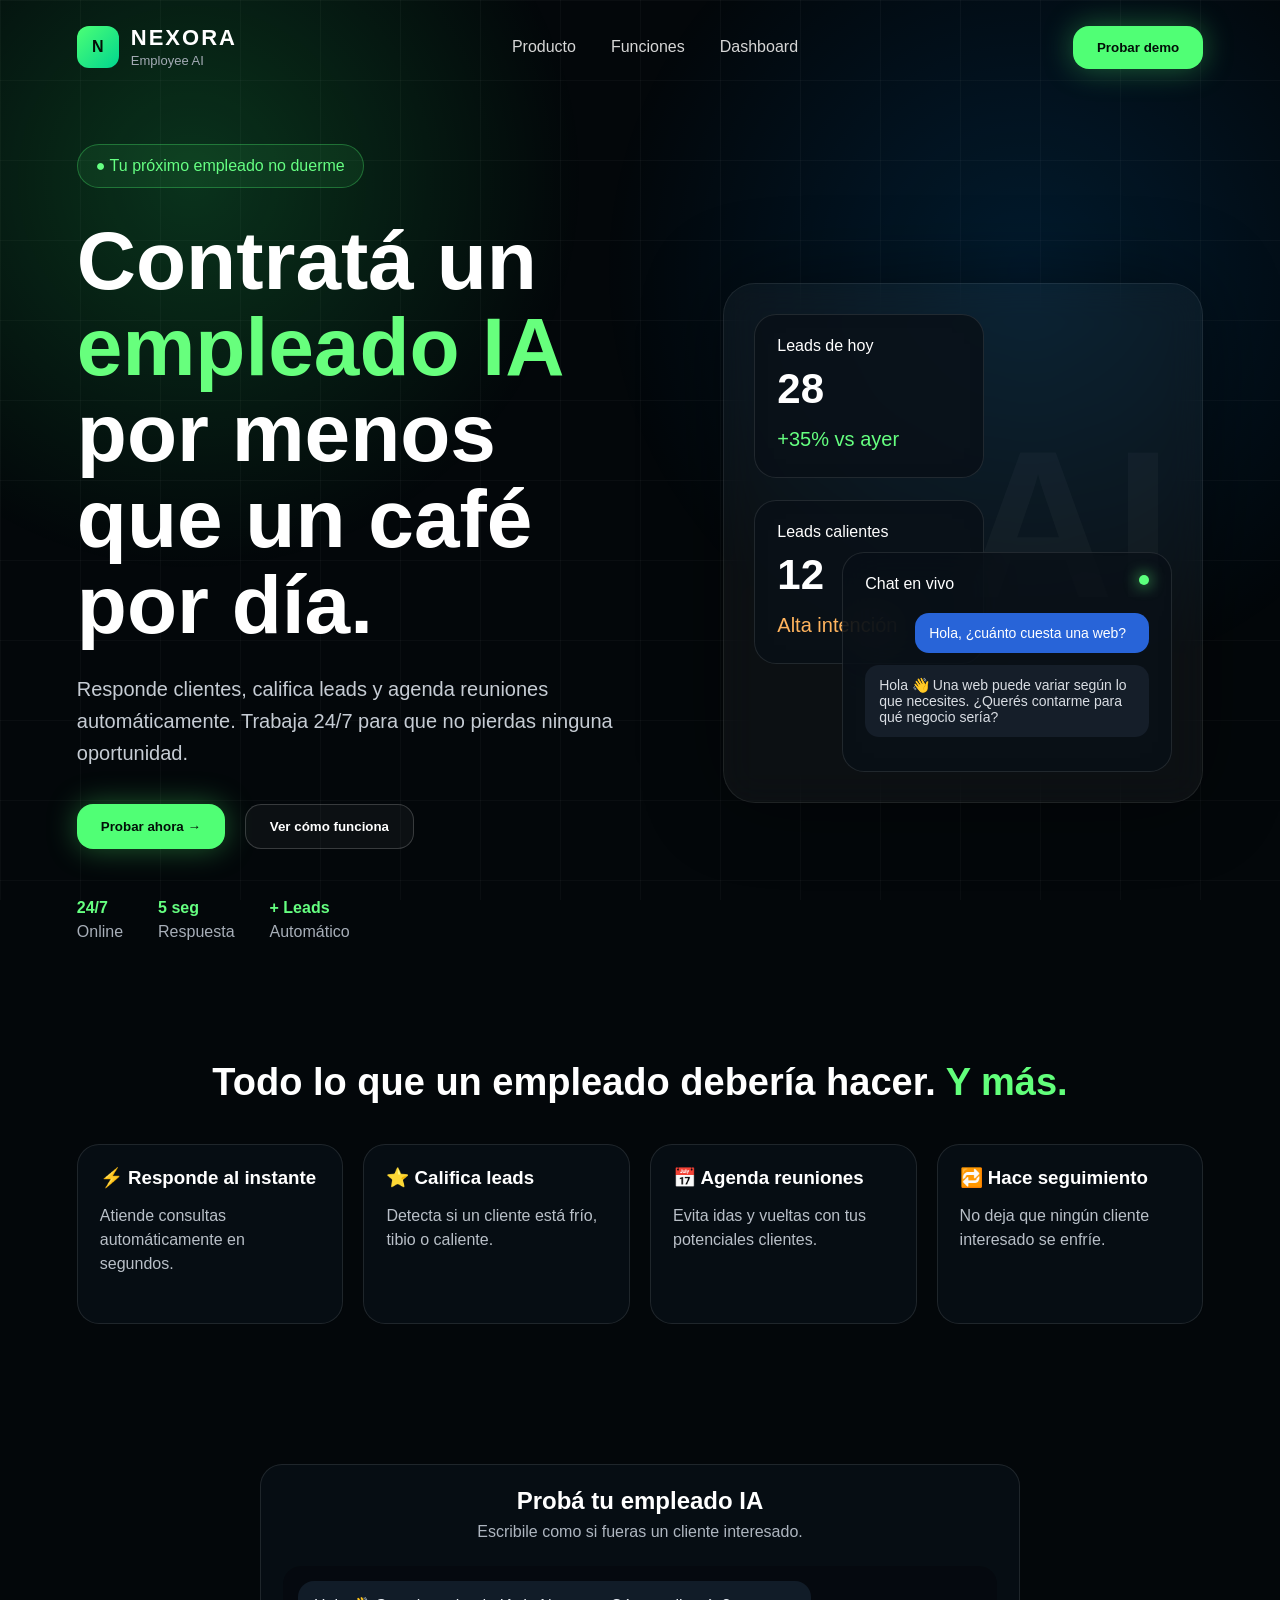
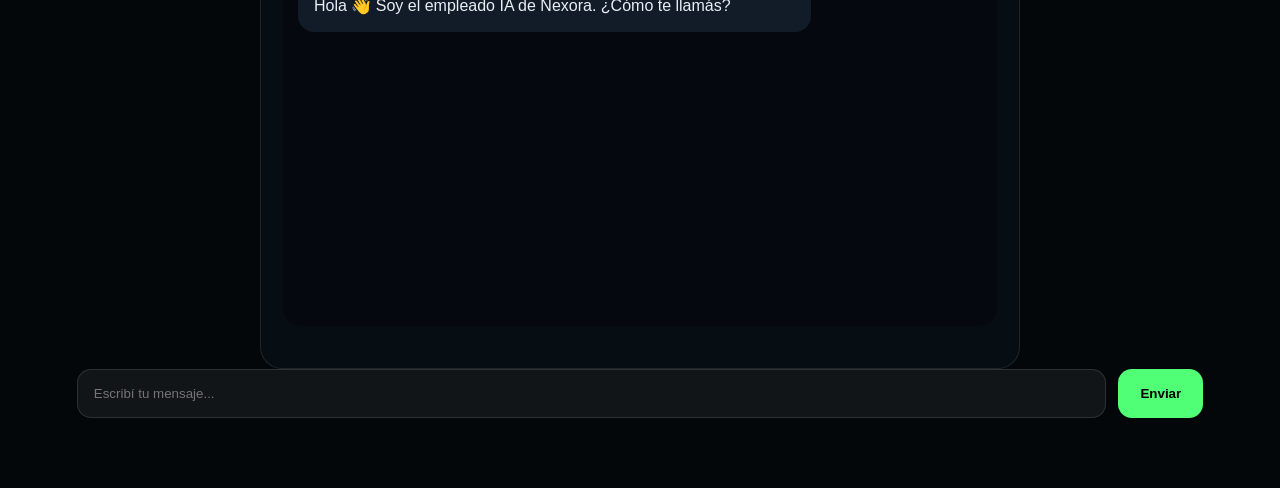
==== index.html @ 9a0f513f "first version nexora employee ai" ====
<!DOCTYPE html>
<html lang="es">
<head>
  <meta charset="UTF-8" />
  <meta name="viewport" content="width=device-width, initial-scale=1.0" />
  <title>Nexora Employee AI</title>
  <link rel="stylesheet" href="style.css" />
</head>
<body>

  <header class="navbar">
    <div class="logo">
      <div class="logo-icon">N</div>
      <div>
        <h2>NEXORA</h2>
        <span>Employee AI</span>
      </div>
    </div>

    <nav>
      <a href="#">Producto</a>
      <a href="#">Funciones</a>
      <a href="dashboard.html">Dashboard</a>
    </nav>

    <button class="nav-btn">Probar demo</button>
  </header>

  <main class="hero">
    <section class="hero-text">
      <div class="badge">● Tu próximo empleado no duerme</div>

      <h1>
        Contratá un <span>empleado IA</span><br>
        por menos que un café por día.
      </h1>

      <p>
        Responde clientes, califica leads y agenda reuniones automáticamente.
        Trabaja 24/7 para que no pierdas ninguna oportunidad.
      </p>

      <div class="hero-buttons">
        <button class="primary-btn" onclick="scrollToChat()">Probar ahora →</button>
        <button class="secondary-btn">Ver cómo funciona</button>
      </div>

      <div class="mini-stats">
        <div><strong>24/7</strong><span>Online</span></div>
        <div><strong>5 seg</strong><span>Respuesta</span></div>
        <div><strong>+ Leads</strong><span>Automático</span></div>
      </div>
    </section>

    <section class="hero-panel">
      <div class="metric-card">
        <span>Leads de hoy</span>
        <h3>28</h3>
        <p>+35% vs ayer</p>
      </div>

      <div class="metric-card hot">
        <span>Leads calientes</span>
        <h3>12</h3>
        <p>Alta intención</p>
      </div>

      <div class="chat-preview">
        <div class="chat-header">
          <span>Chat en vivo</span>
          <div class="online-dot"></div>
        </div>

        <div class="bubble user">Hola, ¿cuánto cuesta una web?</div>
        <div class="bubble bot">
          Hola 👋 Una web puede variar según lo que necesites.
          ¿Querés contarme para qué negocio sería?
        </div>
      </div>
    </section>
  </main>

  <section class="features">
    <h2>Todo lo que un empleado debería hacer. <span>Y más.</span></h2>

    <div class="feature-grid">
      <div class="feature-card">
        <h3>⚡ Responde al instante</h3>
        <p>Atiende consultas automáticamente en segundos.</p>
      </div>

      <div class="feature-card">
        <h3>⭐ Califica leads</h3>
        <p>Detecta si un cliente está frío, tibio o caliente.</p>
      </div>

      <div class="feature-card">
        <h3>📅 Agenda reuniones</h3>
        <p>Evita idas y vueltas con tus potenciales clientes.</p>
      </div>

      <div class="feature-card">
        <h3>🔁 Hace seguimiento</h3>
        <p>No deja que ningún cliente interesado se enfríe.</p>
      </div>
    </div>
  </section>

  <section class="chat-section" id="chat-section">
    <div class="chat-box">
      <div class="chat-title">
        <h2>Probá tu empleado IA</h2>
        <p>Escribile como si fueras un cliente interesado.</p>
      </div>

      <div id="chatMessages" class="chat-messages">
        <div class="message bot-message" id="welcomeMessage">
  Hola 👋 Soy el empleado IA. ¿Cómo te llamás?
</div>
        </div>
      </div>

      <div class="chat-input">
        <input type="text" id="userInput" placeholder="Escribí tu mensaje..." />
        <button onclick="sendMessage()">Enviar</button>
      </div>
    </div>
  </section>

  <div id="leadToast" class="lead-toast">
  🔔 Nuevo lead caliente detectado
</div>

<div id="vipLeadAlert" class="vip-lead-alert">

  <div class="vip-icon">🔥</div>

  <h2>LEAD VIP DETECTADO</h2>

  <p id="vipLeadText">
    Cliente con intención de compra muy alta.
  </p>

</div>

  <script src="app.js"></script>
</body>
</html>
---- style.css ----
* {
  margin: 0;
  padding: 0;
  box-sizing: border-box;
  font-family: Arial, Helvetica, sans-serif;
}

body {
  background: #03070a;
  color: white;
  overflow-x: hidden;
}

body::before {
  content: "";
  position: fixed;
  inset: 0;
  background:
    radial-gradient(circle at 15% 20%, rgba(42, 255, 112, 0.18), transparent 30%),
    radial-gradient(circle at 80% 30%, rgba(0, 140, 255, 0.15), transparent 35%),
    linear-gradient(rgba(255,255,255,0.03) 1px, transparent 1px),
    linear-gradient(90deg, rgba(255,255,255,0.03) 1px, transparent 1px);
  background-size: auto, auto, 80px 80px, 80px 80px;
  z-index: -1;
}

.navbar {
  width: 100%;
  padding: 25px 6%;
  display: flex;
  align-items: center;
  justify-content: space-between;
}

.logo {
  display: flex;
  align-items: center;
  gap: 12px;
}

.logo-icon {
  width: 42px;
  height: 42px;
  background: linear-gradient(135deg, #4dff75, #00d68f);
  border-radius: 12px;
  display: grid;
  place-items: center;
  font-weight: 900;
  color: #031006;
}

.logo h2 {
  font-size: 22px;
  letter-spacing: 2px;
}

.logo span {
  color: #a4abb5;
  font-size: 13px;
}

nav {
  display: flex;
  gap: 35px;
}

nav a {
  color: #d6d6d6;
  text-decoration: none;
}

.nav-btn,
.primary-btn {
  border: none;
  background: #50ff75;
  color: #021008;
  padding: 14px 24px;
  border-radius: 16px;
  font-weight: 800;
  cursor: pointer;
  box-shadow: 0 0 30px rgba(80, 255, 117, 0.35);
}

.hero {
  min-height: 85vh;
  padding: 50px 6%;
  display: grid;
  grid-template-columns: 1.1fr 0.9fr;
  align-items: center;
  gap: 60px;
}

.badge {
  display: inline-block;
  padding: 12px 18px;
  border: 1px solid rgba(80,255,117,0.3);
  color: #66ff83;
  border-radius: 50px;
  background: rgba(80,255,117,0.08);
  margin-bottom: 30px;
}

.hero h1 {
  font-size: clamp(48px, 7vw, 82px);
  line-height: 1.05;
  margin-bottom: 25px;
}

.hero h1 span {
  color: #67ff7d;
}

.hero p {
  color: #c6ccd4;
  font-size: 20px;
  max-width: 620px;
  line-height: 1.6;
}

.hero-buttons {
  margin-top: 35px;
  display: flex;
  gap: 20px;
  flex-wrap: wrap;
}

.secondary-btn {
  background: rgba(255,255,255,0.04);
  color: white;
  border: 1px solid rgba(255,255,255,0.18);
  padding: 14px 24px;
  border-radius: 16px;
  font-weight: 700;
  cursor: pointer;
}

.mini-stats {
  display: flex;
  gap: 35px;
  margin-top: 50px;
}

.mini-stats div {
  display: flex;
  flex-direction: column;
  gap: 6px;
}

.mini-stats strong {
  color: #65ff80;
}

.mini-stats span {
  color: #a7aeb8;
}

.hero-panel {
  position: relative;
  min-height: 520px;
  border: 1px solid rgba(255,255,255,0.08);
  border-radius: 32px;
  background: rgba(255,255,255,0.04);
  backdrop-filter: blur(18px);
  padding: 30px;
  box-shadow: 0 0 80px rgba(0,0,0,0.45);
}

.hero-panel::before {
  content: "AI";
  position: absolute;
  font-size: 210px;
  font-weight: 900;
  color: rgba(255,255,255,0.03);
  right: 30px;
  top: 120px;
}

.metric-card,
.chat-preview,
.feature-card,
.chat-box {
  background: rgba(8, 15, 22, 0.82);
  border: 1px solid rgba(255,255,255,0.1);
  border-radius: 22px;
  padding: 22px;
  backdrop-filter: blur(20px);
}

.metric-card {
  width: 230px;
  margin-bottom: 22px;
}

.metric-card h3 {
  font-size: 42px;
  margin: 10px 0;
}

.metric-card p {
  color: #65ff80;
}

.hot p {
  color: #ffb45e;
}

.chat-preview {
  position: absolute;
  right: 30px;
  bottom: 30px;
  width: 330px;
}

.chat-header {
  display: flex;
  justify-content: space-between;
  margin-bottom: 20px;
}

.online-dot {
  width: 10px;
  height: 10px;
  background: #5cff7d;
  border-radius: 50%;
  box-shadow: 0 0 15px #5cff7d;
}

.bubble {
  padding: 12px 14px;
  border-radius: 14px;
  margin-bottom: 12px;
  font-size: 14px;
}

.user {
  background: #2864d8;
  margin-left: 50px;
}

.bot {
  background: #151e29;
  color: #d9dde3;
}

.features,
.chat-section {
  padding: 70px 6%;
}

.features h2 {
  text-align: center;
  font-size: 38px;
  margin-bottom: 40px;
}

.features h2 span {
  color: #62ff7b;
}

.feature-grid {
  display: grid;
  grid-template-columns: repeat(4, 1fr);
  gap: 20px;
}

.feature-card {
  min-height: 180px;
}

.feature-card h3 {
  margin-bottom: 15px;
}

.feature-card p {
  color: #b9c0c8;
  line-height: 1.5;
}

.chat-box {
  max-width: 760px;
  margin: auto;
}

.chat-title {
  text-align: center;
  margin-bottom: 25px;
}

.chat-title p {
  color: #aeb6c0;
  margin-top: 8px;
}

.chat-messages {
  height: 360px;
  overflow-y: auto;
  padding: 15px;
  background: rgba(0,0,0,0.25);
  border-radius: 18px;
  margin-bottom: 20px;
}

.message {
  padding: 14px 16px;
  border-radius: 16px;
  margin-bottom: 14px;
  max-width: 75%;
  line-height: 1.4;
}

.bot-message {
  background: #111c28;
  color: #e9eef5;
}

.user-message {
  background: #50ff75;
  color: #031006;
  margin-left: auto;
  font-weight: 700;
}

.chat-input {
  display: flex;
  gap: 12px;
}

.chat-input input {
  flex: 1;
  padding: 16px;
  border-radius: 14px;
  border: 1px solid rgba(255,255,255,0.12);
  background: rgba(255,255,255,0.06);
  color: white;
  outline: none;
}

.chat-input button {
  padding: 16px 22px;
  border-radius: 14px;
  border: none;
  background: #50ff75;
  font-weight: 800;
  cursor: pointer;
}

@media (max-width: 900px) {
  nav {
    display: none;
  }

  .hero {
    grid-template-columns: 1fr;
  }

  .feature-grid {
    grid-template-columns: 1fr;
  }

  .hero-panel {
    min-height: 560px;
  }

  .chat-preview {
    position: relative;
    width: 100%;
    right: auto;
    bottom: auto;
    margin-top: 25px;
  }

  .mini-stats {
    flex-wrap: wrap;
  }
}
.dashboard {
  padding: 50px 6% 90px;
}

.dashboard-header {
  display: flex;
  justify-content: space-between;
  align-items: flex-end;
  gap: 30px;
  margin-bottom: 35px;
}

.dashboard-header h1 {
  font-size: clamp(38px, 5vw, 64px);
  margin: 22px 0 12px;
  max-width: 850px;
}

.dashboard-header p {
  color: #b8c0ca;
  font-size: 18px;
}

.dashboard-stats {
  display: grid;
  grid-template-columns: repeat(4, 1fr);
  gap: 22px;
  margin-bottom: 35px;
}

.leads-panel {
  background: rgba(8, 15, 22, 0.82);
  border: 1px solid rgba(255,255,255,0.1);
  border-radius: 28px;
  padding: 25px;
  backdrop-filter: blur(20px);
}

.leads-top {
  display: flex;
  justify-content: space-between;
  align-items: center;
  margin-bottom: 25px;
}

.leads-list {
  display: grid;
  gap: 16px;
}

.lead-card {
  display: grid;
  grid-template-columns: 1.3fr 1fr 0.7fr;
  gap: 18px;
  align-items: center;
  padding: 20px;
  border-radius: 22px;
  background: rgba(255,255,255,0.045);
  border: 1px solid rgba(255,255,255,0.08);
}

.lead-name {
  font-size: 20px;
  font-weight: 800;
}

.lead-need {
  color: #b8c0ca;
  margin-top: 6px;
}

.lead-summary {
  color: #dce3eb;
  line-height: 1.5;
}

.lead-status {
  justify-self: end;
  padding: 10px 14px;
  border-radius: 999px;
  font-weight: 800;
  font-size: 14px;
}

.status-caliente {
  background: rgba(80,255,117,0.12);
  color: #50ff75;
  border: 1px solid rgba(80,255,117,0.35);
}

.status-tibio {
  background: rgba(255,190,80,0.12);
  color: #ffbd50;
  border: 1px solid rgba(255,190,80,0.35);
}

.status-frio {
  background: rgba(120,160,255,0.12);
  color: #7fa6ff;
  border: 1px solid rgba(120,160,255,0.35);
}

.empty-leads {
  padding: 45px;
  text-align: center;
  color: #aeb6c0;
  border: 1px dashed rgba(255,255,255,0.15);
  border-radius: 22px;
}

@media (max-width: 900px) {
  .dashboard-header {
    flex-direction: column;
    align-items: flex-start;
  }

  .dashboard-stats {
    grid-template-columns: 1fr;
  }

  .lead-card {
    grid-template-columns: 1fr;
  }

  .lead-status {
    justify-self: start;
  }
}
.lead-card-pro {
  grid-template-columns: 1fr 1.4fr 0.8fr;
}

.lead-date {
  color: #748092;
  font-size: 13px;
  margin-top: 8px;
}

.ai-summary {
  margin-top: 14px;
  padding: 14px;
  border-radius: 16px;
  background: rgba(80, 255, 117, 0.06);
  border: 1px solid rgba(80, 255, 117, 0.14);
}

.ai-summary span {
  color: #63ff7e;
  font-size: 13px;
  font-weight: 800;
  text-transform: uppercase;
  letter-spacing: 1px;
}

.ai-summary p {
  margin-top: 8px;
  color: #dce6ef;
  line-height: 1.5;
  font-size: 14px;
}

.lead-right {
  display: flex;
  flex-direction: column;
  align-items: flex-end;
  gap: 16px;
}

.score-box {
  width: 170px;
  padding: 14px;
  border-radius: 18px;
  background: rgba(255,255,255,0.045);
  border: 1px solid rgba(255,255,255,0.08);
}

.score-box span {
  color: #aab4c0;
  font-size: 12px;
  text-transform: uppercase;
  letter-spacing: 1px;
}

.score-box strong {
  display: block;
  margin: 8px 0;
  font-size: 26px;
  color: #50ff75;
}

.score-bar {
  width: 100%;
  height: 7px;
  border-radius: 999px;
  background: rgba(255,255,255,0.1);
  overflow: hidden;
}

.score-fill {
  height: 100%;
  border-radius: 999px;
  background: #50ff75;
  box-shadow: 0 0 18px rgba(80,255,117,0.55);
}

@media (max-width: 900px) {
  .lead-card-pro {
    grid-template-columns: 1fr;
  }

  .lead-right {
    align-items: flex-start;
  }
}
.top-lead-card {
  margin-bottom: 28px;
  padding: 28px;
  border-radius: 28px;
  background:
    radial-gradient(circle at top right, rgba(80,255,117,0.18), transparent 35%),
    rgba(8, 15, 22, 0.86);
  border: 1px solid rgba(80,255,117,0.18);
  display: flex;
  justify-content: space-between;
  align-items: center;
  gap: 25px;
  box-shadow: 0 0 50px rgba(80,255,117,0.08);
}

.top-label {
  color: #50ff75;
  font-weight: 900;
  text-transform: uppercase;
  letter-spacing: 1px;
  font-size: 13px;
}

.top-lead-card h2 {
  font-size: clamp(28px, 4vw, 46px);
  margin: 12px 0 8px;
}

.top-lead-card p {
  color: #b9c3ce;
  font-size: 17px;
}

.top-score {
  min-width: 150px;
  padding: 18px;
  border-radius: 22px;
  background: rgba(80,255,117,0.08);
  border: 1px solid rgba(80,255,117,0.22);
  text-align: center;
}

.top-score span {
  color: #9fafb8;
  font-size: 12px;
  text-transform: uppercase;
  letter-spacing: 1px;
}

.top-score strong {
  display: block;
  margin-top: 8px;
  color: #50ff75;
  font-size: 32px;
}

@media (max-width: 900px) {
  .top-lead-card {
    flex-direction: column;
    align-items: flex-start;
  }

  .top-score {
    width: 100%;
    text-align: left;
  }
}
.settings-page {
  padding: 50px 6% 90px;
}

.settings-header h1 {
  font-size: clamp(42px, 6vw, 72px);
  margin: 24px 0 12px;
}

.settings-header p {
  color: #b8c0ca;
  font-size: 18px;
  max-width: 720px;
}

.settings-layout {
  margin-top: 38px;
  display: grid;
  grid-template-columns: 1fr 0.8fr;
  gap: 28px;
  align-items: start;
}

.settings-card,
.business-preview {
  background: rgba(8, 15, 22, 0.84);
  border: 1px solid rgba(255,255,255,0.1);
  border-radius: 28px;
  padding: 28px;
  backdrop-filter: blur(20px);
}

.settings-card {
  display: grid;
  gap: 14px;
}

.settings-card label {
  color: #e7edf4;
  font-weight: 800;
  margin-top: 6px;
}

.settings-card input,
.settings-card textarea,
.settings-card select {
  width: 100%;
  padding: 15px;
  border-radius: 16px;
  border: 1px solid rgba(255,255,255,0.12);
  background: rgba(255,255,255,0.055);
  color: white;
  outline: none;
  font-size: 15px;
}

.settings-card textarea {
  min-height: 95px;
  resize: vertical;
}

.settings-card select option {
  background: #081018;
}

.business-preview {
  position: sticky;
  top: 25px;
}

.business-preview h2 {
  font-size: 38px;
  margin: 16px 0 8px;
}

.business-preview > p {
  color: #aeb8c4;
}

.preview-box {
  margin-top: 28px;
  padding: 22px;
  border-radius: 22px;
  background: rgba(80,255,117,0.07);
  border: 1px solid rgba(80,255,117,0.18);
}

.preview-box strong {
  color: #50ff75;
}

.preview-box p {
  margin-top: 12px;
  color: #dce6ef;
  line-height: 1.6;
}

@media (max-width: 900px) {
  .settings-layout {
    grid-template-columns: 1fr;
  }

  .business-preview {
    position: relative;
    top: auto;
  }
}
.employee-status-card {

  margin-bottom: 28px;

  padding: 28px;

  border-radius: 28px;

  background:
  radial-gradient(
    circle at top right,
    rgba(80,255,117,0.15),
    transparent 35%
  ),
  rgba(8,15,22,0.86);

  border: 1px solid rgba(80,255,117,0.18);

  display: flex;

  justify-content: space-between;

  gap: 30px;

  align-items: center;
}

.employee-left h2 {

  font-size: 38px;

  margin: 14px 0;
}

.employee-left p {

  color: #b8c0ca;
}

.employee-grid {

  display: grid;

  grid-template-columns: repeat(2,1fr);

  gap: 16px;
}

.employee-mini {

  min-width: 130px;

  padding: 16px;

  border-radius: 18px;

  background: rgba(255,255,255,0.05);

  border: 1px solid rgba(255,255,255,0.08);
}

.employee-mini span {

  display: block;

  color: #95a0ad;

  font-size: 12px;

  margin-bottom: 6px;

  text-transform: uppercase;
}

.employee-mini strong {

  font-size: 22px;

  color: #50ff75;
}

@media (max-width: 900px) {

  .employee-status-card {

    flex-direction: column;

    align-items: flex-start;
  }

  .employee-grid {

    width: 100%;

    grid-template-columns: 1fr 1fr;
  }
}
.lead-toast {
  position: fixed;
  right: 25px;
  bottom: 25px;
  background: rgba(8, 15, 22, 0.95);
  border: 1px solid rgba(80,255,117,0.35);
  color: white;
  padding: 18px 22px;
  border-radius: 18px;
  box-shadow: 0 0 35px rgba(80,255,117,0.25);
  transform: translateY(120px);
  opacity: 0;
  transition: 0.35s ease;
  z-index: 9999;
}

.lead-toast.show {
  transform: translateY(0);
  opacity: 1;
}
.vip-lead-alert {

  position: fixed;

  inset: 0;

  display: flex;

  flex-direction: column;

  justify-content: center;

  align-items: center;

  background:
  radial-gradient(
    circle,
    rgba(80,255,117,0.18),
    rgba(0,0,0,0.9)
  );

  backdrop-filter: blur(12px);

  z-index: 99999;

  opacity: 0;

  pointer-events: none;

  transition: 0.4s ease;
}

.vip-lead-alert.show {

  opacity: 1;

  pointer-events: auto;
}

.vip-icon {

  font-size: 90px;

  animation: pulseVip 1s infinite;
}

.vip-lead-alert h2 {

  margin-top: 20px;

  font-size: clamp(36px,6vw,72px);

  color: #50ff75;

  text-shadow:
  0 0 15px rgba(80,255,117,0.8),
  0 0 35px rgba(80,255,117,0.5);

  text-align: center;
}

.vip-lead-alert p {

  margin-top: 12px;

  color: white;

  font-size: 22px;

  text-align: center;
}

@keyframes pulseVip {

  0% {
    transform: scale(1);
  }

  50% {
    transform: scale(1.15);
  }

  100% {
    transform: scale(1);
  }
}
.whatsapp-btn{
  display:flex;
  align-items:center;
  justify-content:center;
  gap:8px;

  margin-top:12px;
  padding:12px;

  border-radius:12px;

  background:#25D366;
  color:white;

  text-decoration:none;
  font-weight:700;

  transition:.25s;
}

.whatsapp-btn:hover{
  transform:translateY(-2px);
  box-shadow:0 0 20px rgba(37,211,102,.5);
}
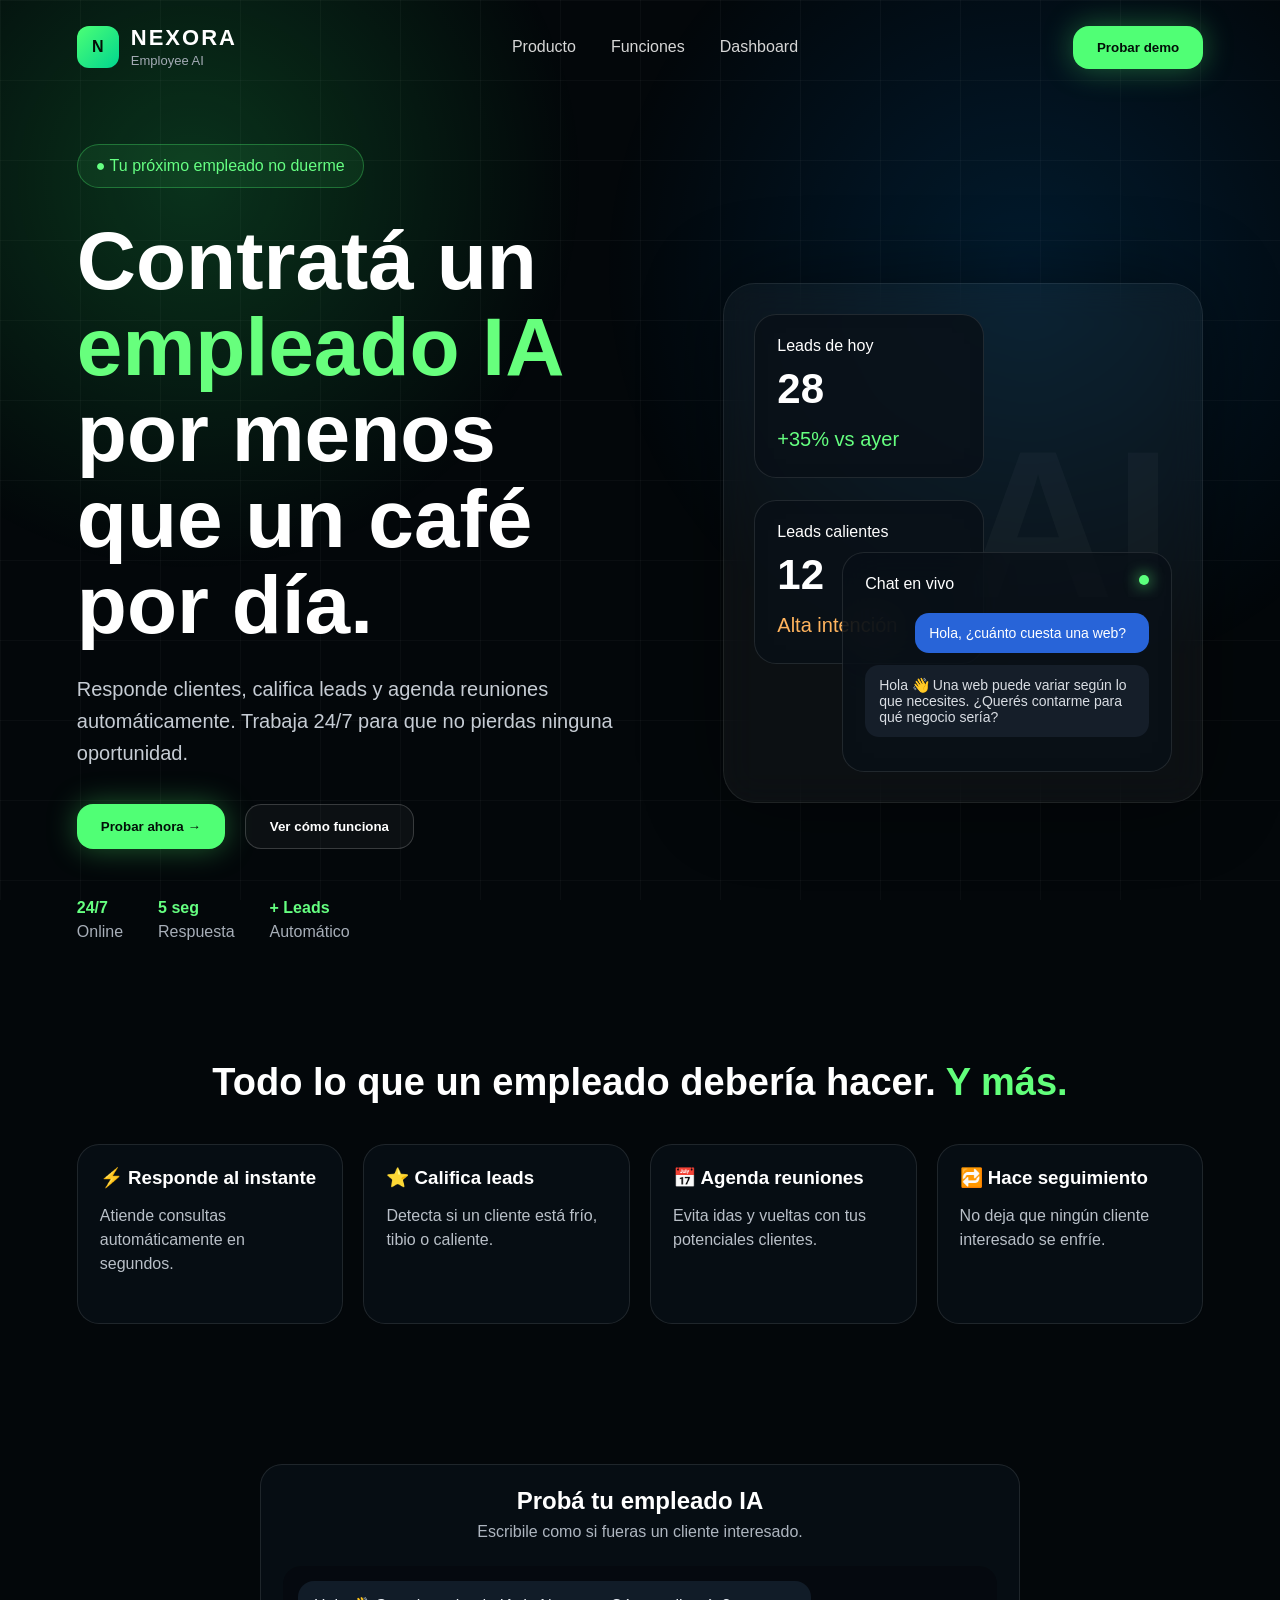
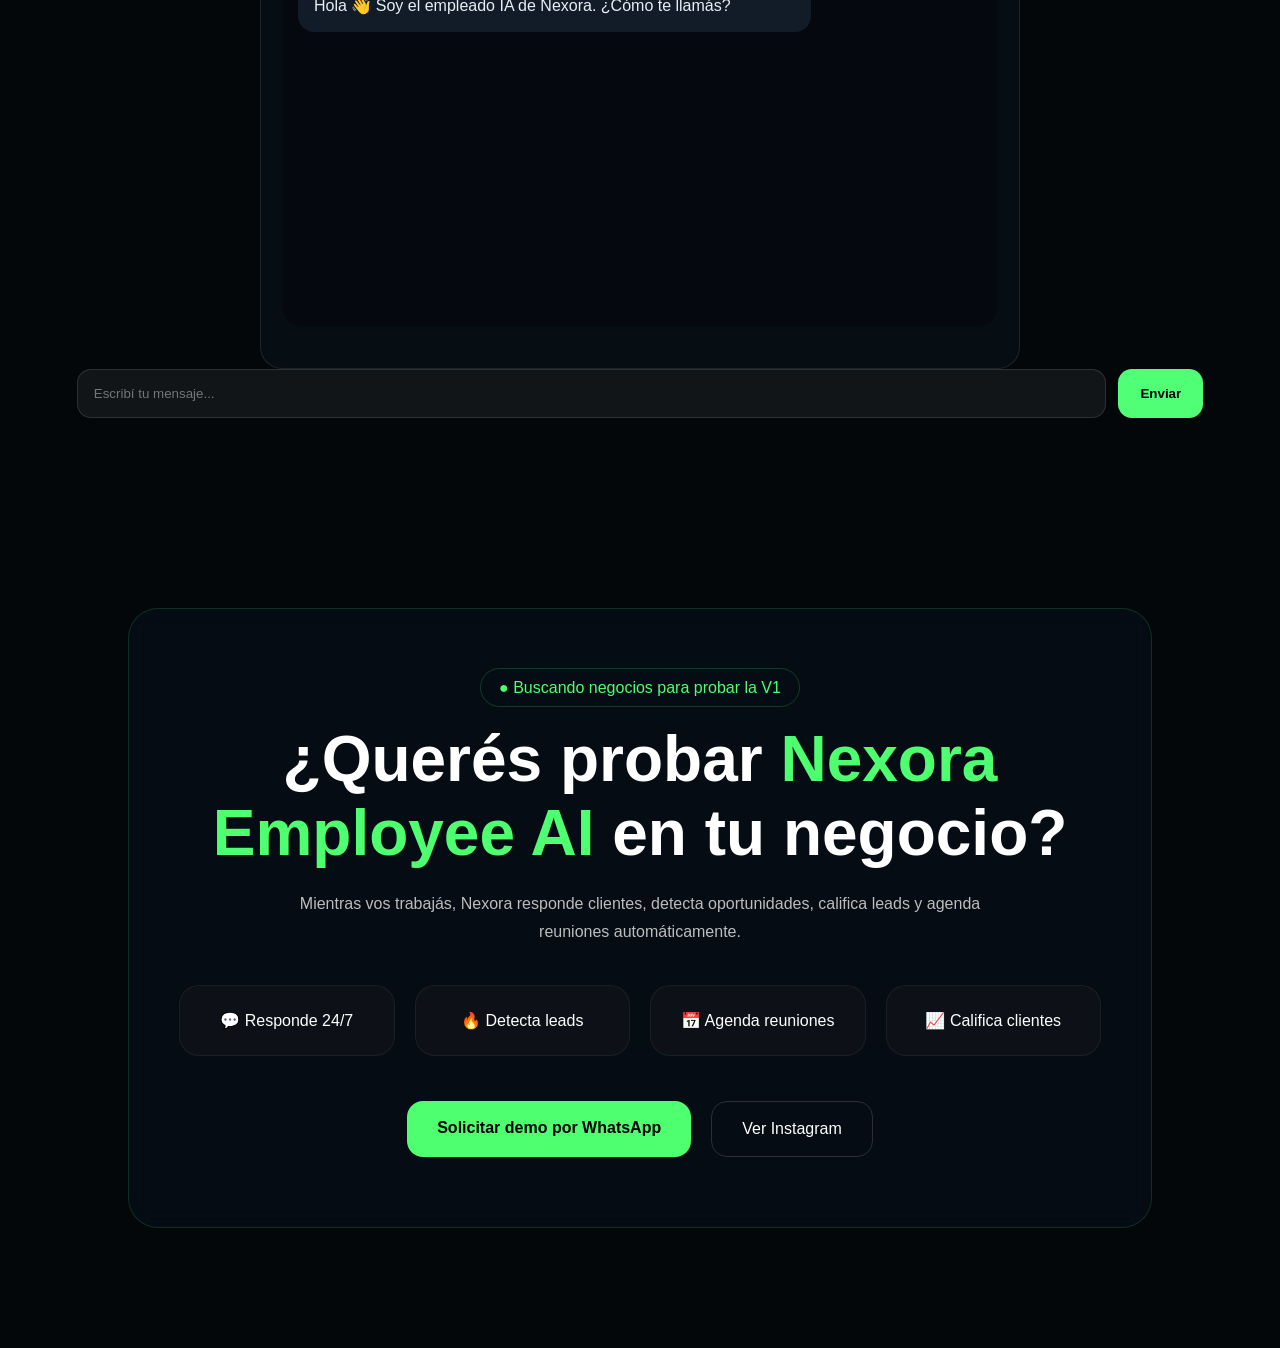
==== commit 810d442c: "add final cta section" ====
--- a/index.html
+++ b/index.html
@@ -143,6 +143,58 @@
 
 </div>
 
+<section class="final-cta">
+
+  <div class="final-cta-container">
+
+    <span class="final-badge">
+      ● Buscando negocios para probar la V1
+    </span>
+
+    <h2>
+      ¿Querés probar <span>Nexora Employee AI</span>
+      en tu negocio?
+    </h2>
+
+    <p>
+      Mientras vos trabajás, Nexora responde clientes,
+      detecta oportunidades, califica leads y agenda reuniones
+      automáticamente.
+    </p>
+
+    <div class="final-grid">
+
+      <div class="final-card">💬 Responde 24/7</div>
+      <div class="final-card">🔥 Detecta leads</div>
+      <div class="final-card">📅 Agenda reuniones</div>
+      <div class="final-card">📈 Califica clientes</div>
+
+    </div>
+
+    <div class="final-buttons">
+
+      <a
+  href="https://wa.me/5492241564499?text=Hola%20quiero%20probar%20Nexora%20Employee%20AI"
+  target="_blank"
+  class="cta-whatsapp"
+>
+  Solicitar demo por WhatsApp
+</a>
+
+      <a
+        href="https://instagram.com/nexora.webs_"
+        target="_blank"
+        class="cta-instagram"
+      >
+        Ver Instagram
+      </a>
+
+    </div>
+
+  </div>
+
+</section>
+
   <script src="app.js"></script>
 </body>
 </html>
--- a/style.css
+++ b/style.css
@@ -987,4 +987,83 @@
 .whatsapp-btn:hover{
   transform:translateY(-2px);
   box-shadow:0 0 20px rgba(37,211,102,.5);
+}
+.final-cta{
+    padding:120px 10%;
+}
+
+.final-cta-container{
+    max-width:1100px;
+    margin:auto;
+    text-align:center;
+
+    background:rgba(8,15,25,.7);
+    border:1px solid rgba(78,255,111,.15);
+
+    border-radius:30px;
+    padding:70px 50px;
+
+    backdrop-filter:blur(12px);
+}
+
+.final-badge{
+    color:#4eff6f;
+    border:1px solid rgba(78,255,111,.2);
+    padding:10px 18px;
+    border-radius:999px;
+}
+
+.final-cta h2{
+    margin-top:25px;
+    font-size:clamp(2rem,5vw,4rem);
+}
+
+.final-cta h2 span{
+    color:#4eff6f;
+}
+
+.final-cta p{
+    max-width:700px;
+    margin:20px auto;
+    color:#bdbdbd;
+    line-height:1.7;
+}
+
+.final-grid{
+    display:grid;
+    grid-template-columns:repeat(auto-fit,minmax(200px,1fr));
+    gap:20px;
+    margin-top:40px;
+}
+
+.final-card{
+    padding:25px;
+    border-radius:20px;
+    background:#0d1117;
+    border:1px solid rgba(255,255,255,.06);
+}
+
+.final-buttons{
+    display:flex;
+    justify-content:center;
+    gap:20px;
+    margin-top:45px;
+    flex-wrap:wrap;
+}
+
+.cta-whatsapp{
+    background:#4eff6f;
+    color:#000;
+    padding:18px 30px;
+    border-radius:16px;
+    text-decoration:none;
+    font-weight:700;
+}
+
+.cta-instagram{
+    border:1px solid rgba(255,255,255,.15);
+    color:white;
+    padding:18px 30px;
+    border-radius:16px;
+    text-decoration:none;
 }
